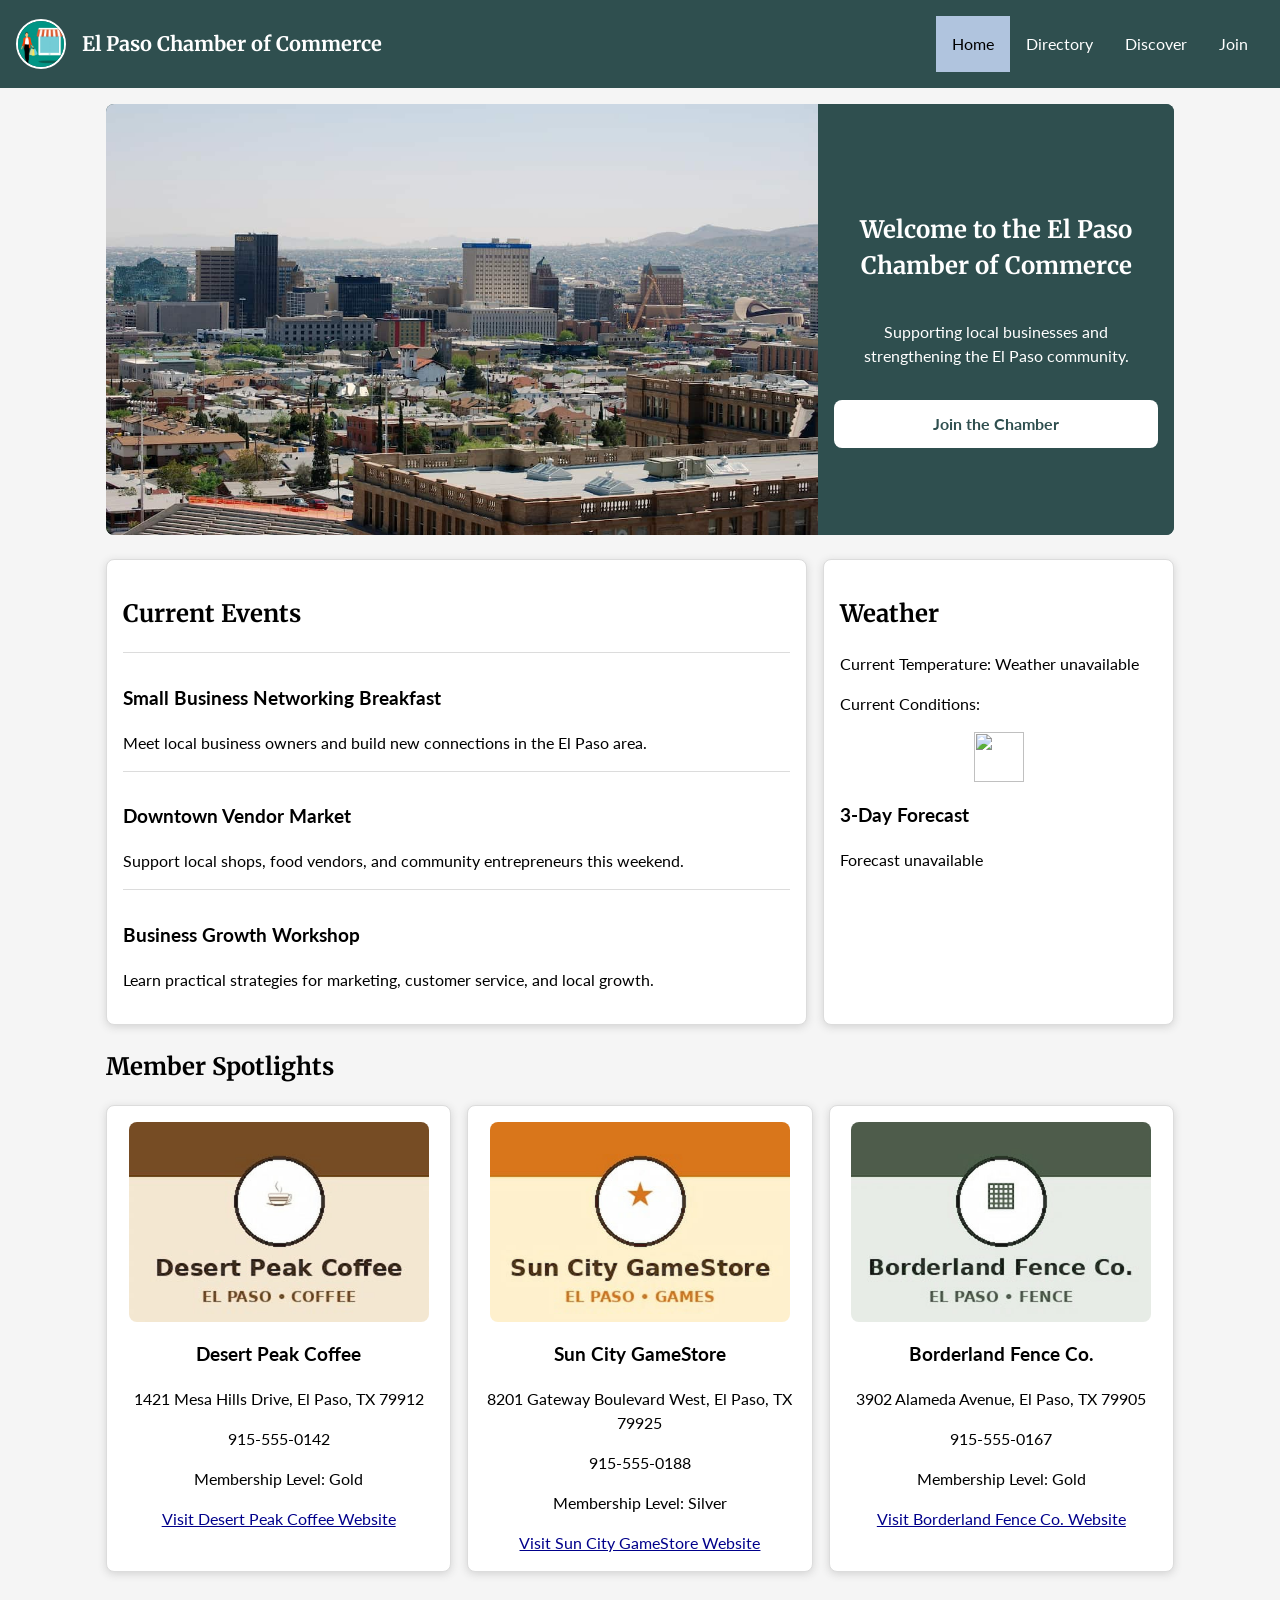
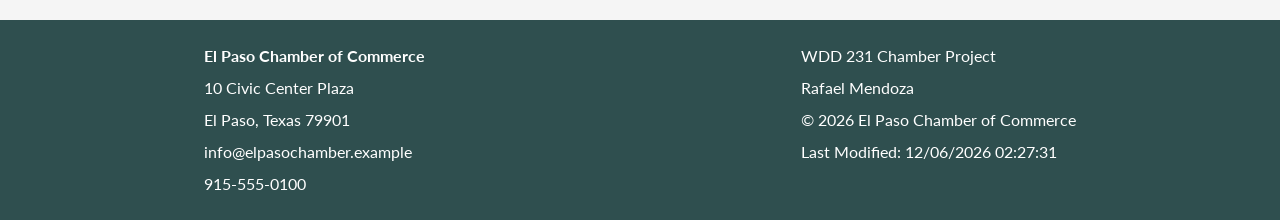
==== chamber/index.html @ 15ca893e "Completed W03 Assignment: Chamber Home Page" ====
<!DOCTYPE html>
<html lang="en">
<head>
    <meta charset="UTF-8">
    <meta name="viewport" content="width=device-width, initial-scale=1.0">
    <title> El Paso Chamber of Commerce | WDD 231 </title>
    <meta name="description" content="Home page for the El Paso Chamber of Commerce for the WDD 231 project.">
    <meta name="author" content="Rafael Mendoza">
    <meta property="og:title" content="El Paso Chamber of Commerce">
    <meta property="og:description" content="Discover local businesses, events, weather, and opportunities in El Paso.">
    <meta property="og:image" content="https://lildoza20.github.io/wdd231/chamber/images/coc-og-image.jpg">
    <meta property="og:url" content="https://lildoza20.github.io/wdd231/chamber/index.html">
    <link rel="icon" href="images/favicon.ico">
    <link rel="preconnect" href="https://fonts.googleapis.com">
    <link rel="preconnect" href="https://fonts.gstatic.com" crossorigin>
    <link href="https://fonts.googleapis.com/css2?family=Lato:wght@400;700&family=Merriweather:wght@700&display=swap" rel="stylesheet">
    <link rel="stylesheet" href="styles/small.css">
    <link rel="stylesheet" href="styles/larger.css">
    <script src="scripts/navigation.js" defer></script>
    <script src="scripts/dates.js" defer></script>
    <script src="scripts/weather.js" defer></script>
    <script src="scripts/spotlight.js" defer></script>
</head>

<body class="home-page">
    <header>
        <div class="site-branding">
            <img src="images/coc-og-image.jpg" alt="El Paso Chamber logo">
            <div>
                <span class="site-name"> El Paso Chamber of Commerce </span>
            </div>
        </div>

        <button id="menu-button" aria-label="Open navigation menu"> ☰ </button>

        <nav id="main-nav">
            <a href="index.html" class="active"> Home </a>
            <a href="directory.html"> Directory </a>
            <a href="discover.html"> Discover </a>
            <a href="join.html"> Join </a>
        </nav>
    </header>

    <main>
        <section class="hero">
            <img src="images/el-paso-hero.jpg" alt="El Paso skyline with mountains in the background">
            <div class="hero-content">
                <h1> Welcome to the El Paso Chamber of Commerce </h1>
                <p> Supporting local businesses and strengthening the El Paso community. </p>
                <a class="cta-button" href="join.html"> Join the Chamber </a>
            </div>
        </section>

        <section class="home-grid">
            <section class="events-card">
                <h2> Current Events </h2>

                <article>
                    <h3> Small Business Networking Breakfast </h3>
                    <p> Meet local business owners and build new connections in the El Paso area.</p>
                </article>

                <article>
                    <h3> Downtown Vendor Market </h3>
                    <p> Support local shops, food vendors, and community entrepreneurs this weekend.</p>
                </article>

                <article>
                    <h3> Business Growth Workshop </h3>
                    <p> Learn practical strategies for marketing, customer service, and local growth.</p>
                </article>
            </section>

            <section class="weather-card">
                <h2> Weather </h2>
                <p>Current Temperature: <span id="current-temp"></span></p>
                <p>Current Conditions: <span id="weather-description"></span></p>

                <figure>
                    <img id="weather-icon" src="" alt="">
                    <figcaption></figcaption>
                </figure>

                <h3>3-Day Forecast</h3>
                <div id="forecast"></div>
            </section>
        </section>

        <section class="spotlight-section">
            <h2> Member Spotlights </h2>
            <div id="spotlight-cards"></div>
        </section>
    </main>

    <footer>
        <div class="footer-info">
            <p><strong> El Paso Chamber of Commerce </strong></p>
            <p> 10 Civic Center Plaza </p>
            <p> El Paso, Texas 79901 </p>
            <p> info@elpasochamber.example </p>
            <p> 915-555-0100 </p>
        </div>

        <div class="footer-project">
            <p> WDD 231 Chamber Project </p>
            <p> Rafael Mendoza </p>
            <p>&copy; <span id="current-year"></span> El Paso Chamber of Commerce </p>
            <p> Last Modified: <span id="last-modified"></span></p>
        </div>
    </footer>
</body>
</html>
---- chamber/styles/small.css ----
:root {
    --primary-color: darkslategray;
    --secondary-color: darkblue;
    --accent-color: lightsteelblue;
    --background-color: whitesmoke;
    --card-color: white;
    --text-color: black;
    --muted-color: dimgray;
    --border-color: gainsboro;
}

* {
    box-sizing: border-box;
}

body {
    margin: 0;
    font-family: "Lato", Arial, Helvetica, sans-serif;
    background-color: var(--background-color);
    color: var(--text-color);
    line-height: 1.5;
}

h1,
h2,
.site-name {
    font-family: "Merriweather", Georgia, serif;
}

h1 {
    color: var(--primary-color);
    text-align: center;
}

img {
    display: block;
    max-width: 100%;
}

a {
    color: var(--secondary-color);
}

a:focus,
button:focus {
    outline: 3px solid var(--accent-color);
    outline-offset: 3px;
}

header {
    background-color: var(--primary-color);
    color: white;
    padding: 1rem;
}

.site-branding {
    display: flex;
    align-items: center;
    gap: 1rem;
}

.site-branding img {
    width: 50px;
    height: 50px;
    object-fit: cover;
    border-radius: 50%;
    border: 2px solid white;
}

.site-name {
    display: block;
    font-size: 1.25rem;
    font-weight: bold;
}

#menu-button {
    display: block;
    margin-left: auto;
    margin-top: 1rem;
    padding: 0.5rem 1rem;
    background-color: white;
    color: var(--primary-color);
    border: none;
    border-radius: 8px;
    font-size: 1.5rem;
    cursor: pointer;
}

#main-nav {
    display: none;
    flex-direction: column;
    margin-top: 1rem;
}

#main-nav.open {
    display: flex;
}

#main-nav a {
    color: white;
    text-decoration: none;
    padding: 1rem;
    border-top: 1px solid slategray;
}

#main-nav a:hover,
#main-nav a.active {
    background-color: var(--accent-color);
    color: black;
}

main {
    max-width: 1100px;
    margin: 0 auto;
    padding: 1rem;
}

.card,
.events-card,
.weather-card,
.member-card,
.spotlight-card {
    background-color: var(--card-color);
    border: 1px solid var(--border-color);
    border-radius: 8px;
    padding: 1rem;
    box-shadow: 0 2px 8px lightgray;
}

.home-page .hero {
    position: relative;
    margin-bottom: 1.5rem;
    border-radius: 8px;
    overflow: hidden;
    background-color: var(--primary-color);
}

.home-page .hero img {
    width: 100%;
    height: auto;
}

.home-page .hero-content {
    padding: 1rem;
    text-align: center;
    background-color: var(--primary-color);
    color: white;
}

.home-page .hero-content h1 {
    color: white;
}

.home-page .cta-button {
    display: inline-block;
    margin-top: 1rem;
    padding: 0.75rem 1rem;
    background-color: white;
    color: var(--primary-color);
    text-decoration: none;
    font-weight: bold;
    border-radius: 8px;
}

.home-page .cta-button:hover {
    background-color: var(--accent-color);
    color: black;
}

.home-page .home-grid {
    display: grid;
    grid-template-columns: 1fr;
    gap: 1rem;
}

.home-page .events-card article {
    border-top: 1px solid var(--border-color);
    padding-top: 0.75rem;
    margin-top: 0.75rem;
}

.home-page .weather-card figure {
    margin: 1rem 0;
    text-align: center;
}

.home-page #weather-icon {
    width: 50px;
    height: 50px;
    margin: 0 auto;
}

.home-page figcaption,
.home-page #weather-description {
    text-transform: capitalize;
}

.home-page #forecast {
    display: grid;
    gap: 0.5rem;
}

.home-page .forecast-day {
    padding: 0.5rem;
    border: 1px solid var(--border-color);
    border-radius: 6px;
    background-color: var(--background-color);
}

.home-page .spotlight-section {
    margin-top: 1.5rem;
}

.home-page #spotlight-cards {
    display: grid;
    grid-template-columns: 1fr;
    gap: 1rem;
}

.home-page .spotlight-card {
    text-align: center;
}

.home-page .spotlight-card img {
    width: 100%;
    max-width: 300px;
    height: auto;
    margin: 0 auto;
    border-radius: 8px;
}

.directory-page .directory-intro {
    text-align: center;
    color: var(--muted-color);
}

.directory-page .view-controls {
    display: flex;
    justify-content: center;
    gap: 1rem;
    margin: 1.5rem 0;
}

.directory-page .view-controls button {
    padding: 0.5rem 1rem;
    border: 1px solid var(--primary-color);
    background-color: white;
    color: var(--primary-color);
    border-radius: 6px;
    cursor: pointer;
}

.directory-page .view-controls button:hover,
.directory-page .view-controls .active-button {
    background-color: var(--primary-color);
    color: white;
}

.directory-page #member-cards.grid-view {
    display: grid;
    grid-template-columns: 1fr;
    gap: 1rem;
}

.directory-page .member-card {
    text-align: center;
}

.directory-page .member-card img {
    width: 100%;
    max-width: 450px;
    height: auto;
    margin: 0 auto;
    border-radius: 8px;
}

.directory-page .member-card h2 {
    color: var(--primary-color);
    font-size: 1.5rem;
    margin-bottom: 0.5rem;
}

.directory-page .member-card p {
    margin: 0.5rem 0;
}

.directory-page .member-card a {
    display: inline-block;
    margin-top: 1rem;
    font-weight: bold;
}

.directory-page .membership {
    font-weight: bold;
    color: var(--primary-color);
}

.directory-page #member-cards.list-view {
    display: flex;
    flex-direction: column;
    gap: 1rem;
}

.directory-page #member-cards.list-view .member-card {
    text-align: left;
}

.directory-page #member-cards.list-view .member-card img {
    display: none;
}

footer {
    margin-top: 2rem;
    padding: 1rem;
    background-color: var(--primary-color);
    color: white;
    text-align: center;
}

footer p {
    margin: 0.5rem 0;
}
---- chamber/styles/larger.css ----
@media screen and (min-width: 700px) {
    header {
        display: flex;
        align-items: center;
        justify-content: space-between;
    }

    #menu-button {
        display: none;
    }

    #main-nav {
        display: flex;
        flex-direction: row;
        margin-top: 0;
    }

    #main-nav a {
        border-top: none;
    }

    .home-page .hero {
        display: grid;
        grid-template-columns: 2fr 1fr;
        align-items: stretch;
    }

    .home-page .hero img {
        height: 100%;
        object-fit: cover;
    }

    .home-page .hero-content {
        display: flex;
        flex-direction: column;
        justify-content: center;
    }

    .home-page .home-grid {
        grid-template-columns: 2fr 1fr;
    }

    .home-page #spotlight-cards {
        grid-template-columns: repeat(2, 1fr);
    }

    .directory-page #member-cards.grid-view {
        grid-template-columns: repeat(2, 1fr);
    }

    footer {
        display: flex;
        justify-content: space-around;
        text-align: left;
    }
}

@media screen and (min-width: 1000px) {
    .home-page #spotlight-cards {
        grid-template-columns: repeat(3, 1fr);
    }

    .directory-page #member-cards.grid-view {
        grid-template-columns: repeat(3, 1fr);
    }
}
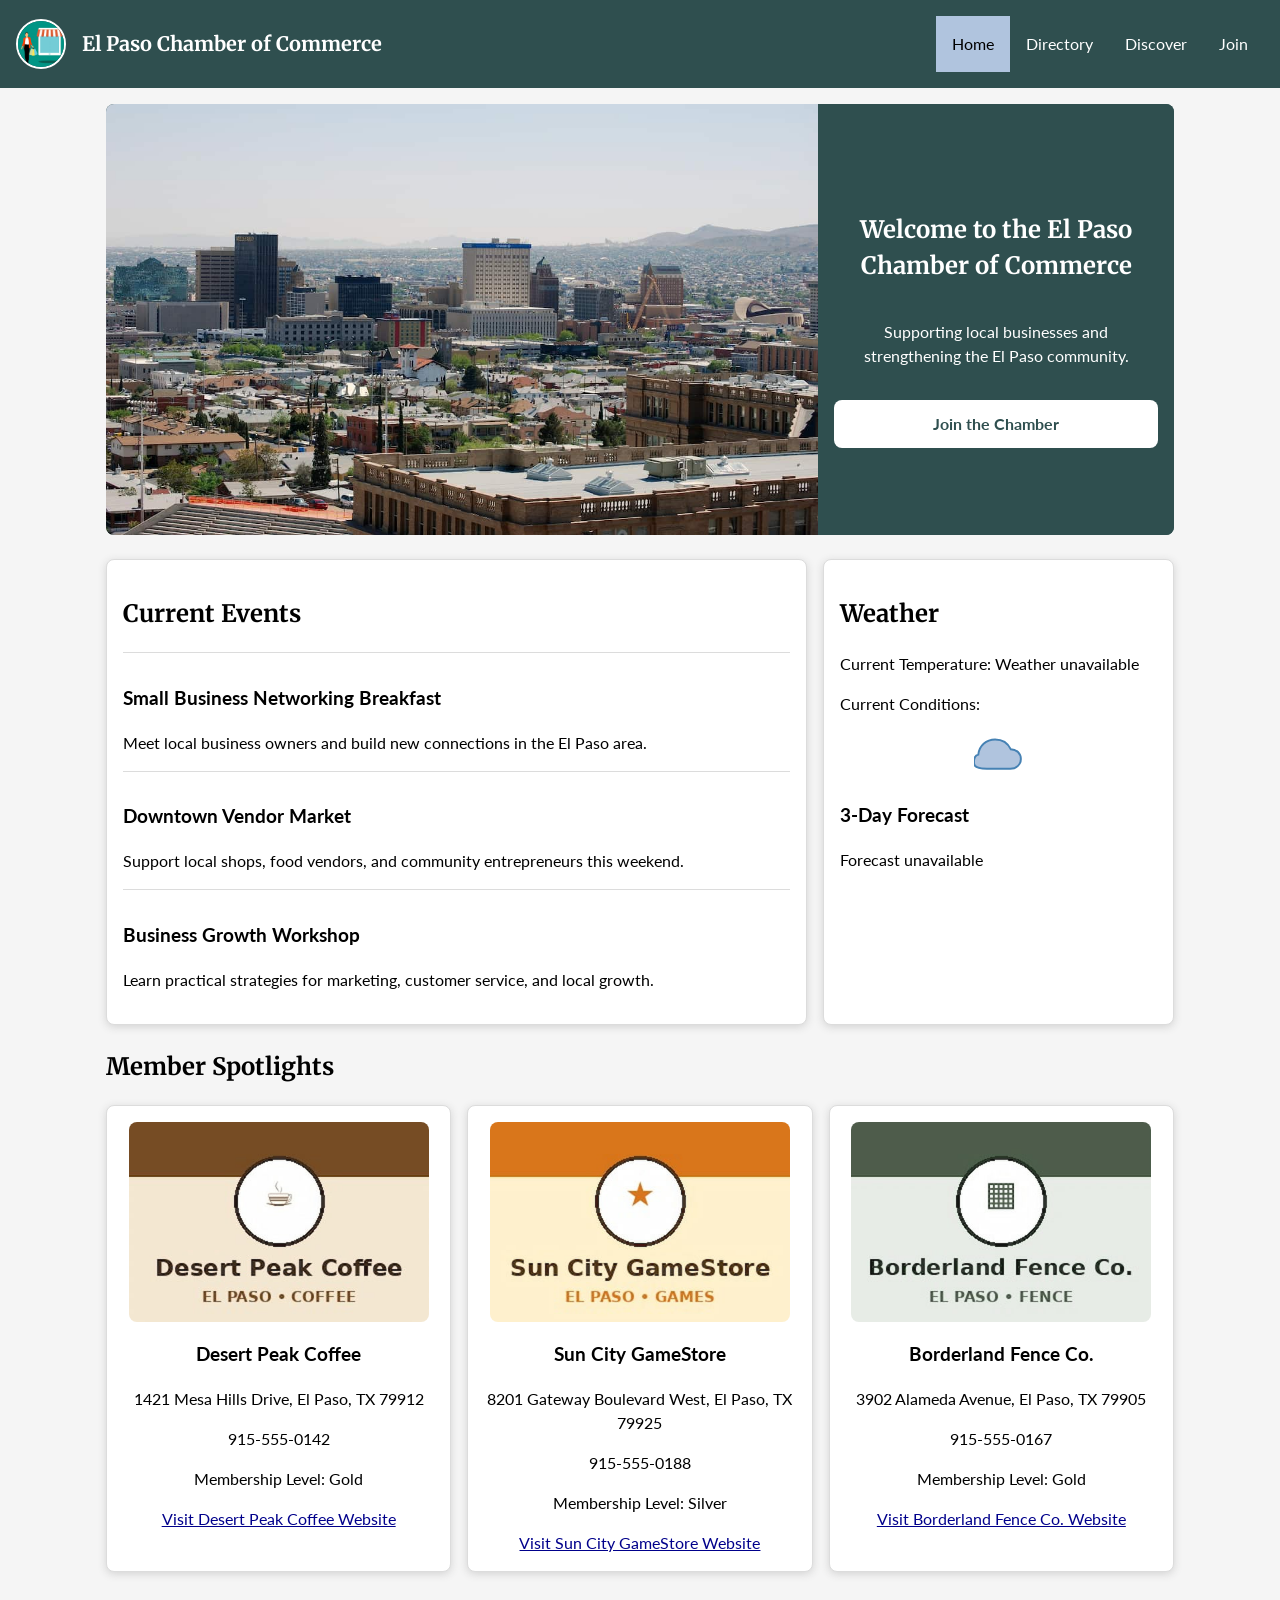
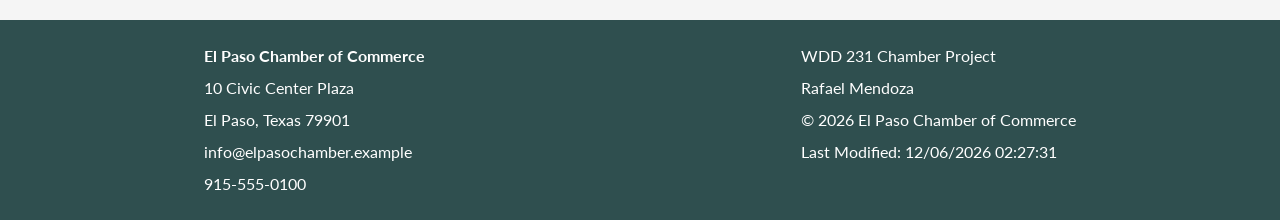
==== commit 6658c42b: "Fixed issues" ====
--- a/chamber/index.html
+++ b/chamber/index.html
@@ -77,7 +77,7 @@
                 <p>Current Conditions: <span id="weather-description"></span></p>
 
                 <figure>
-                    <img id="weather-icon" src="" alt="">
+                    <img id="weather-icon" src="images/weather/cloudy.svg" alt="Weather icon">
                     <figcaption></figcaption>
                 </figure>
 
